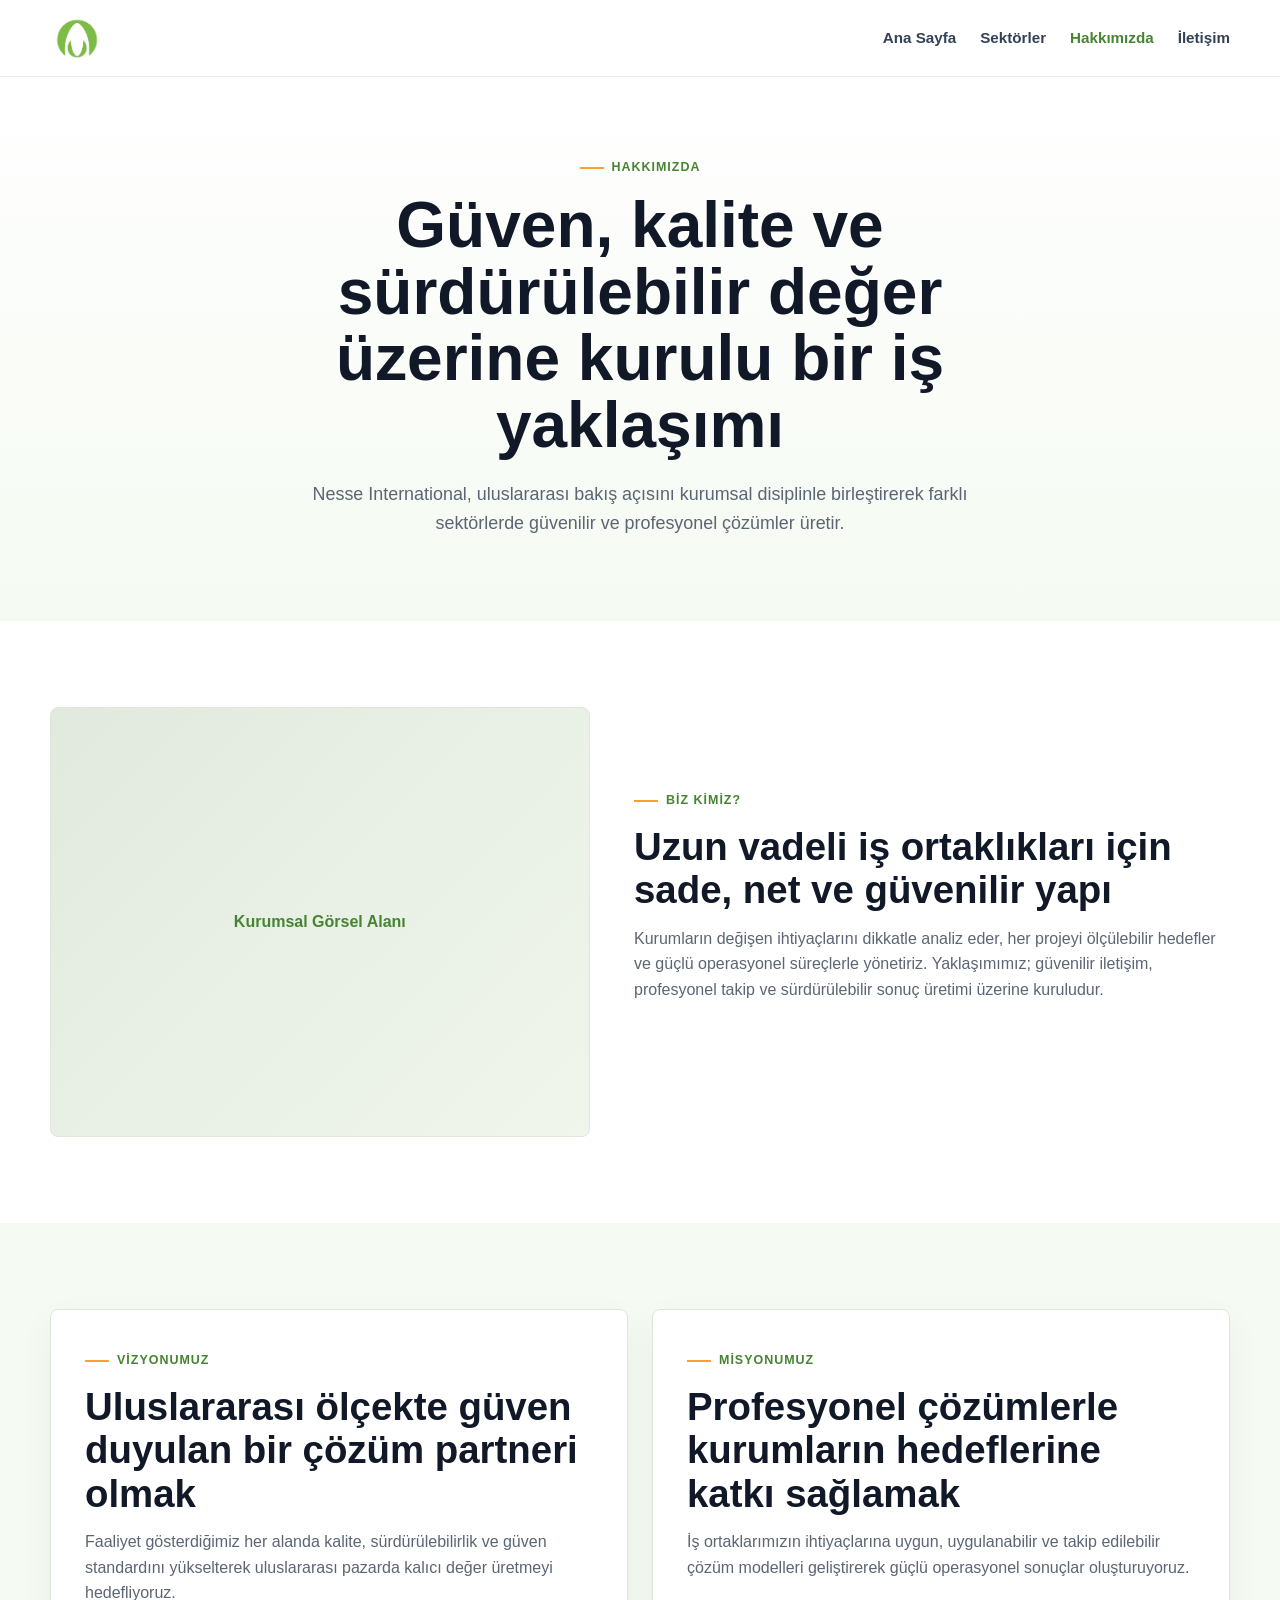
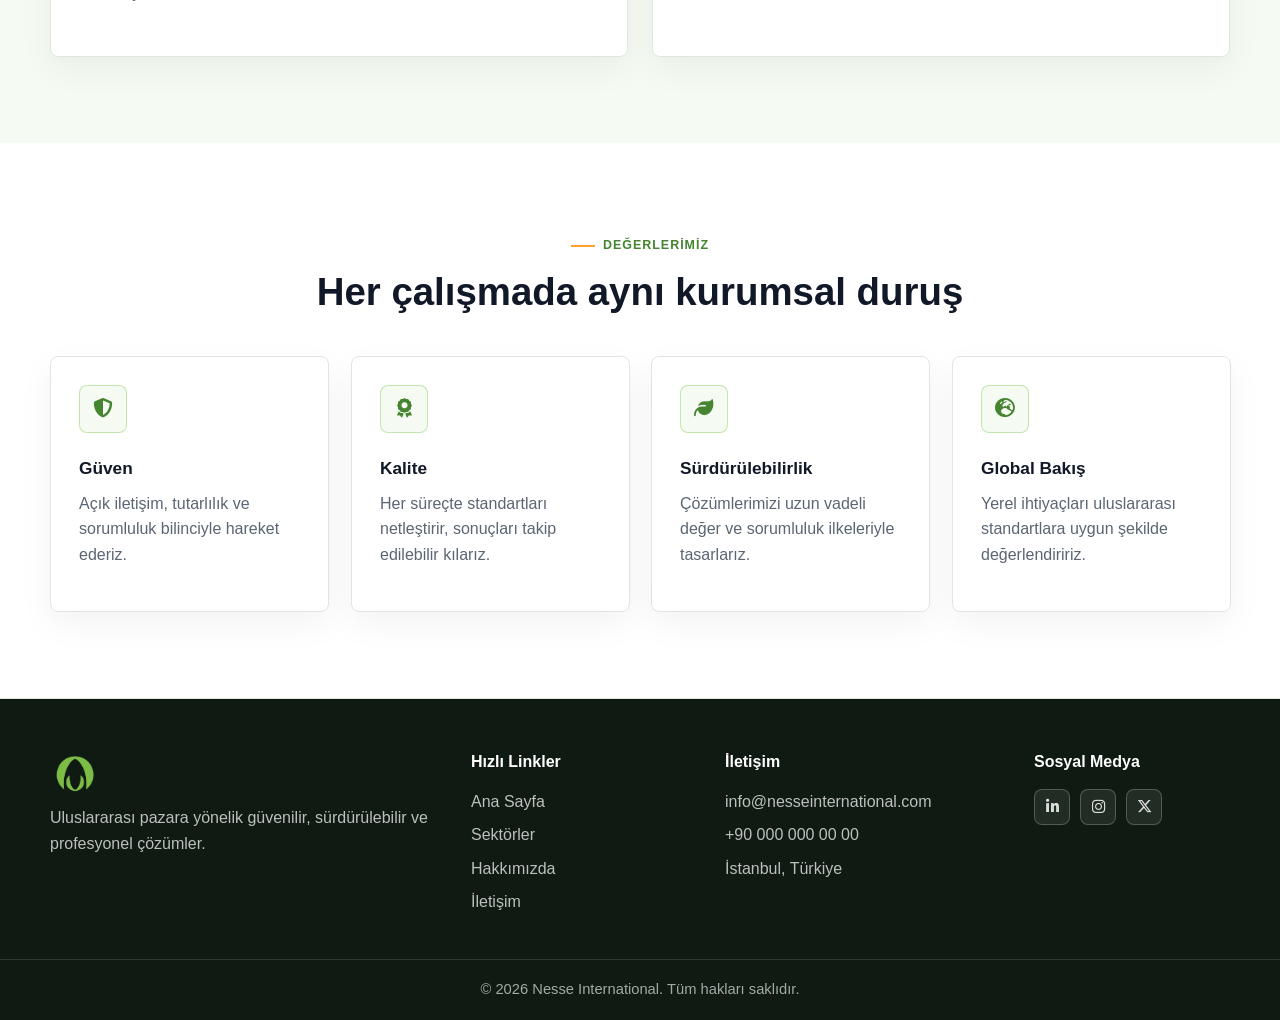
==== hakkimizda.html @ e35ef635 "Add initial Nesse International website Add complete static site for Nesse International: homepage, " ====
<!doctype html>
<html lang="tr">
  <head>
    <meta charset="utf-8" />
    <meta name="viewport" content="width=device-width, initial-scale=1" />
    <title>Nesse International | Hakkımızda</title>
    <meta name="description" content="Nesse International hakkimizda sayfasi." />
    <link rel="stylesheet" href="https://cdnjs.cloudflare.com/ajax/libs/font-awesome/6.5.2/css/all.min.css" />
    <link rel="stylesheet" href="styles.css" />
  </head>
  <body>
    <header class="site-header">
      <nav class="navbar" aria-label="Ana navigasyon">
        <a class="brand" href="index.html"><img class="brand-logo" src="assets/nesse_logo_yazisiz.png" alt="Nesse International" /></a>
        <button class="menu-toggle" type="button" aria-expanded="false" aria-controls="primary-menu">
          <span></span><span></span><span></span><span class="sr-only">Menüyü aç</span>
        </button>
        <div class="nav-links" id="primary-menu">
          <a href="index.html">Ana Sayfa</a>
          <a href="sektorler.html">Sektörler</a>
          <a class="active" href="hakkimizda.html">Hakkımızda</a>
          <a href="iletisim.html">İletişim</a>
        </div>
      </nav>
    </header>

    <main>
      <section class="page-hero">
        <div class="container narrow">
          <span class="eyebrow">Hakkımızda</span>
          <h1>Güven, kalite ve sürdürülebilir değer üzerine kurulu bir iş yaklaşımı</h1>
          <p>
            Nesse International, uluslararası bakış açısını kurumsal disiplinle birleştirerek farklı sektörlerde
            güvenilir ve profesyonel çözümler üretir.
          </p>
        </div>
      </section>

      <section class="section">
        <div class="container about-grid">
          <div class="visual-placeholder">
            <span>Kurumsal Görsel Alanı</span>
          </div>
          <div class="section-heading align-left">
            <span class="eyebrow">Biz Kimiz?</span>
            <h2>Uzun vadeli iş ortaklıkları için sade, net ve güvenilir yapı</h2>
            <p>
              Kurumların değişen ihtiyaçlarını dikkatle analiz eder, her projeyi ölçülebilir hedefler ve güçlü
              operasyonel süreçlerle yönetiriz. Yaklaşımımız; güvenilir iletişim, profesyonel takip ve sürdürülebilir
              sonuç üretimi üzerine kuruludur.
            </p>
          </div>
        </div>
      </section>

      <section class="section soft-section">
        <div class="container two-column">
          <article class="content-card">
            <span class="eyebrow">Vizyonumuz</span>
            <h2>Uluslararası ölçekte güven duyulan bir çözüm partneri olmak</h2>
            <p>
              Faaliyet gösterdiğimiz her alanda kalite, sürdürülebilirlik ve güven standardını yükselterek
              uluslararası pazarda kalıcı değer üretmeyi hedefliyoruz.
            </p>
          </article>
          <article class="content-card">
            <span class="eyebrow">Misyonumuz</span>
            <h2>Profesyonel çözümlerle kurumların hedeflerine katkı sağlamak</h2>
            <p>
              İş ortaklarımızın ihtiyaçlarına uygun, uygulanabilir ve takip edilebilir çözüm modelleri geliştirerek
              güçlü operasyonel sonuçlar oluşturuyoruz.
            </p>
          </article>
        </div>
      </section>

      <section class="section">
        <div class="container section-heading">
          <span class="eyebrow">Değerlerimiz</span>
          <h2>Her çalışmada aynı kurumsal duruş</h2>
        </div>
        <div class="container card-grid four">
          <article class="value-card">
            <span class="icon-box" aria-hidden="true"><i class="fa-solid fa-shield-halved"></i></span>
            <h3>Güven</h3>
            <p>Açık iletişim, tutarlılık ve sorumluluk bilinciyle hareket ederiz.</p>
          </article>
          <article class="value-card">
            <span class="icon-box" aria-hidden="true"><i class="fa-solid fa-award"></i></span>
            <h3>Kalite</h3>
            <p>Her süreçte standartları netleştirir, sonuçları takip edilebilir kılarız.</p>
          </article>
          <article class="value-card">
            <span class="icon-box" aria-hidden="true"><i class="fa-solid fa-leaf"></i></span>
            <h3>Sürdürülebilirlik</h3>
            <p>Çözümlerimizi uzun vadeli değer ve sorumluluk ilkeleriyle tasarlarız.</p>
          </article>
          <article class="value-card">
            <span class="icon-box" aria-hidden="true"><i class="fa-solid fa-earth-europe"></i></span>
            <h3>Global Bakış</h3>
            <p>Yerel ihtiyaçları uluslararası standartlara uygun şekilde değerlendiririz.</p>
          </article>
        </div>
      </section>
    </main>

    <footer class="site-footer">
      <div class="container footer-grid">
        <div>
          <a class="brand footer-brand" href="index.html"><img class="brand-logo" src="assets/nesse_logo_yazisiz.png" alt="Nesse International" /></a>
          <p>Uluslararası pazara yönelik güvenilir, sürdürülebilir ve profesyonel çözümler.</p>
        </div>
        <div>
          <h3>Hızlı Linkler</h3>
          <a href="index.html">Ana Sayfa</a><a href="sektorler.html">Sektörler</a><a href="hakkimizda.html">Hakkımızda</a><a href="iletisim.html">İletişim</a>
        </div>
        <div>
          <h3>İletişim</h3>
          <p>info@nesseinternational.com</p><p>+90 000 000 00 00</p><p>İstanbul, Türkiye</p>
        </div>
        <div>
          <h3>Sosyal Medya</h3>
          <div class="social-row" aria-label="Sosyal medya ikonları"><span><i class="fa-brands fa-linkedin-in" aria-hidden="true"></i></span><span><i class="fa-brands fa-instagram" aria-hidden="true"></i></span><span><i class="fa-brands fa-x-twitter" aria-hidden="true"></i></span></div>
        </div>
      </div>
      <div class="footer-bottom">© 2026 Nesse International. Tüm hakları saklıdır.</div>
    </footer>

    <script src="script.js"></script>
  </body>
</html>
---- styles.css ----
:root {
  --green: #468432;
  --green-dark: #356926;
  --green-soft: #9ad872;
  --yellow: #ffef91;
  --orange: #ffa02e;
  --ink: #111827;
  --muted: #5b6573;
  --line: #dfe7dc;
  --surface: #ffffff;
  --surface-soft: #f5faf2;
  --surface-gray: #f7f8f6;
  --shadow: 0 18px 42px rgba(17, 24, 39, 0.08);
  --radius: 8px;
  --container: 1180px;
}

* {
  box-sizing: border-box;
}

body {
  margin: 0;
  color: var(--ink);
  background: var(--surface);
  font-family: Inter, Manrope, "Segoe UI", Arial, sans-serif;
  line-height: 1.6;
}

html {
  scroll-behavior: smooth;
  scrollbar-color: var(--green) #eef8e9;
  scrollbar-width: thin;
}

::-webkit-scrollbar {
  width: 12px;
}

::-webkit-scrollbar-track {
  background: #eef8e9;
}

::-webkit-scrollbar-thumb {
  border: 3px solid #eef8e9;
  border-radius: 999px;
  background: var(--green);
}

::-webkit-scrollbar-thumb:hover {
  background: var(--green-dark);
}

img {
  display: block;
  max-width: 100%;
}

a {
  color: inherit;
  text-decoration: none;
}

p,
h1,
h2,
h3 {
  margin-top: 0;
}

p {
  color: var(--muted);
}

.container {
  width: min(100% - 40px, var(--container));
  margin-inline: auto;
}

.narrow {
  max-width: 840px;
  text-align: center;
}

.site-header {
  position: sticky;
  top: 0;
  z-index: 50;
  background: rgba(255, 255, 255, 0.92);
  border-bottom: 1px solid rgba(223, 231, 220, 0.8);
  backdrop-filter: blur(14px);
}

.navbar {
  width: min(100% - 40px, var(--container));
  min-height: 76px;
  margin-inline: auto;
  display: flex;
  align-items: center;
  justify-content: space-between;
  gap: 24px;
}

.brand {
  display: inline-flex;
  align-items: center;
  gap: 12px;
  font-weight: 800;
  color: var(--ink);
  letter-spacing: 0;
}

.brand-logo {
  display: block;
  width: auto;
  height: 52px;
  object-fit: contain;
}

.brand-mark {
  display: grid;
  width: 40px;
  height: 40px;
  place-items: center;
  border-radius: var(--radius);
  color: #ffffff;
  background: linear-gradient(135deg, var(--green), var(--green-soft));
  font-weight: 900;
}

.nav-links {
  display: flex;
  align-items: center;
  gap: 24px;
  font-size: 0.95rem;
  font-weight: 650;
}

.nav-links a:not(.btn) {
  color: #334155;
}

.nav-links a:not(.btn):hover,
.nav-links a.active {
  color: var(--green);
}

.btn {
  display: inline-flex;
  min-height: 46px;
  align-items: center;
  justify-content: center;
  border: 1px solid var(--green);
  border-radius: var(--radius);
  padding: 0 20px;
  background: var(--green);
  color: #ffffff;
  font-weight: 750;
  line-height: 1.15;
  box-shadow: 0 10px 24px rgba(70, 132, 50, 0.18);
  transition: background 180ms ease, border-color 180ms ease, transform 180ms ease;
}

.btn:hover {
  border-color: var(--green-dark);
  background: var(--green-dark);
  transform: translateY(-1px);
}

.btn-small {
  min-height: 40px;
  padding-inline: 16px;
}

.btn-outline {
  color: var(--green);
  background: #ffffff;
  box-shadow: none;
}

.btn-outline:hover {
  color: #ffffff;
}

.btn-light {
  border-color: #ffffff;
  color: var(--green);
  background: #ffffff;
  box-shadow: none;
}

.btn-light:hover {
  border-color: var(--yellow);
  background: var(--yellow);
  color: var(--ink);
}

.menu-toggle {
  display: none;
  width: 44px;
  height: 44px;
  border: 1px solid var(--line);
  border-radius: var(--radius);
  background: #ffffff;
  cursor: pointer;
}

.menu-toggle span:not(.sr-only) {
  display: block;
  width: 18px;
  height: 2px;
  margin: 4px auto;
  background: var(--ink);
}

.sr-only {
  position: absolute;
  width: 1px;
  height: 1px;
  padding: 0;
  overflow: hidden;
  clip: rect(0, 0, 0, 0);
  white-space: nowrap;
  border: 0;
}

.hero {
  padding: 82px 0 72px;
  background: linear-gradient(180deg, #ffffff 0%, var(--surface-soft) 100%);
}

.hero-grid {
  display: grid;
  grid-template-columns: minmax(0, 1fr) minmax(360px, 0.92fr);
  align-items: center;
  gap: 58px;
}

.hero-copy h1,
.page-hero h1 {
  max-width: 760px;
  margin-bottom: 22px;
  color: var(--ink);
  font-size: clamp(2.5rem, 5vw, 4.9rem);
  line-height: 1.04;
  letter-spacing: 0;
}

.hero-copy p,
.page-hero p {
  max-width: 680px;
  font-size: 1.12rem;
}

.hero-actions {
  display: flex;
  flex-wrap: wrap;
  gap: 14px;
  margin-top: 32px;
}

.hero-visual {
  overflow: hidden;
  border: 1px solid rgba(70, 132, 50, 0.18);
  border-radius: var(--radius);
  background: #ffffff;
  box-shadow: var(--shadow);
}

.hero-visual img {
  width: 100%;
  aspect-ratio: 1.12 / 1;
  object-fit: cover;
}

.eyebrow {
  display: inline-flex;
  align-items: center;
  gap: 8px;
  margin-bottom: 14px;
  color: var(--green);
  font-size: 0.78rem;
  font-weight: 850;
  letter-spacing: 0.08em;
  text-transform: uppercase;
}

.eyebrow::before {
  content: "";
  width: 24px;
  height: 2px;
  background: var(--orange);
}

.section {
  padding: 86px 0;
}

.no-top {
  padding-top: 0;
}

.soft-section {
  background: var(--surface-soft);
}

.section-heading {
  max-width: 760px;
  margin-bottom: 42px;
  text-align: center;
}

.section-heading h2,
.content-card h2,
.contact-info h2,
.sector-content h2 {
  margin-bottom: 14px;
  color: var(--ink);
  font-size: clamp(1.8rem, 3vw, 2.8rem);
  line-height: 1.13;
  letter-spacing: 0;
}

.align-left {
  margin-inline: 0;
  text-align: left;
}

.card-grid {
  display: grid;
  gap: 22px;
}

.card-grid.four {
  grid-template-columns: repeat(4, minmax(0, 1fr));
}

.card-grid.five {
  grid-template-columns: repeat(5, minmax(0, 1fr));
}

.service-card,
.value-card,
.content-card,
.contact-form,
.contact-info {
  border: 1px solid var(--line);
  border-radius: var(--radius);
  background: #ffffff;
  box-shadow: 0 12px 34px rgba(17, 24, 39, 0.05);
}

.service-card,
.value-card {
  padding: 28px;
}

.service-card img {
  width: 100%;
  aspect-ratio: 1.35 / 1;
  margin-bottom: 22px;
  border-radius: var(--radius);
  object-fit: cover;
  border: 1px solid rgba(70, 132, 50, 0.13);
}

.service-card h3,
.value-card h3,
.feature-item h3 {
  margin-bottom: 8px;
  color: var(--ink);
  font-size: 1.08rem;
}

.text-link {
  display: inline-flex;
  margin-top: 10px;
  color: var(--green);
  font-weight: 800;
}

.text-link::after {
  content: "→";
  margin-left: 8px;
  color: var(--orange);
}

.icon-box {
  position: relative;
  display: inline-grid;
  width: 48px;
  height: 48px;
  place-items: center;
  margin-bottom: 22px;
  border: 1px solid rgba(154, 216, 114, 0.55);
  border-radius: var(--radius);
  background: var(--surface-soft);
}

.icon-box.large {
  width: 86px;
  height: 86px;
  margin: 0;
}

.icon-box i,
.check-icon i,
.mini-icon i {
  color: var(--green);
  font-size: 1.22rem;
  line-height: 1;
}

.split {
  display: grid;
  grid-template-columns: 0.88fr 1.12fr;
  gap: 56px;
  align-items: start;
}

.feature-list {
  display: grid;
  gap: 16px;
}

.feature-item {
  display: grid;
  grid-template-columns: 42px 1fr;
  gap: 16px;
  padding: 22px;
  border: 1px solid rgba(70, 132, 50, 0.18);
  border-radius: var(--radius);
  background: #ffffff;
}

.check-icon {
  position: relative;
  display: grid;
  width: 42px;
  height: 42px;
  place-items: center;
  border-radius: var(--radius);
  background: #eef8e9;
}

.page-hero {
  padding: 74px 0 66px;
  background: linear-gradient(180deg, #ffffff 0%, var(--surface-soft) 100%);
}

.page-hero h1,
.page-hero p {
  margin-inline: auto;
}

.sector-stack {
  display: grid;
  gap: 24px;
}

.sector-panel {
  display: grid;
  grid-template-columns: 220px 1fr;
  gap: 34px;
  align-items: center;
  padding: 34px;
  border: 1px solid var(--line);
  border-radius: var(--radius);
  background: #ffffff;
  box-shadow: 0 12px 34px rgba(17, 24, 39, 0.05);
}

.sector-media {
  display: grid;
  min-height: 220px;
  place-items: center;
  overflow: hidden;
  border-radius: var(--radius);
  background: var(--surface-soft);
}

.sector-media img {
  width: 100%;
  height: 100%;
  min-height: 220px;
  object-fit: cover;
}

.accent-green .sector-media {
  background: #eef8e9;
}

.accent-lime .sector-media {
  background: #f3fbef;
}

.accent-yellow .sector-media {
  background: #fffbea;
}

.accent-orange .sector-media {
  background: #fff4e5;
}

.accent-gray .sector-media {
  background: #f4f6f4;
}

.pill {
  display: inline-flex;
  margin-bottom: 12px;
  border-radius: 999px;
  padding: 5px 12px;
  background: #fff4e5;
  color: #885316;
  font-size: 0.78rem;
  font-weight: 800;
}

.clean-list {
  display: grid;
  gap: 9px;
  margin: 20px 0 24px;
  padding: 0;
  list-style: none;
  color: #344054;
}

.clean-list li {
  position: relative;
  padding-left: 24px;
}

.clean-list li::before {
  content: "";
  position: absolute;
  left: 0;
  top: 0.72em;
  width: 8px;
  height: 8px;
  border-radius: 50%;
  background: var(--green);
}

.about-grid,
.contact-grid {
  display: grid;
  grid-template-columns: minmax(0, 0.95fr) minmax(0, 1.05fr);
  gap: 44px;
  align-items: center;
}

.visual-placeholder,
.map-placeholder {
  display: grid;
  place-items: center;
  border: 1px solid var(--line);
  border-radius: var(--radius);
  background:
    linear-gradient(135deg, rgba(70, 132, 50, 0.12), rgba(154, 216, 114, 0.08)),
    var(--surface-gray);
  color: var(--green);
  font-weight: 800;
}

.visual-placeholder {
  min-height: 430px;
}

.map-placeholder {
  min-height: 320px;
}

.two-column {
  display: grid;
  grid-template-columns: repeat(2, minmax(0, 1fr));
  gap: 24px;
}

.content-card {
  padding: 34px;
}

.contact-grid {
  align-items: start;
}

.contact-form {
  display: grid;
  gap: 18px;
  padding: 34px;
}

.field-row {
  display: grid;
  grid-template-columns: repeat(2, minmax(0, 1fr));
  gap: 18px;
}

.field-group {
  display: grid;
  gap: 8px;
}

label {
  color: #253044;
  font-size: 0.92rem;
  font-weight: 750;
}

input,
textarea {
  width: 100%;
  border: 1px solid #d7dfd3;
  border-radius: var(--radius);
  padding: 13px 14px;
  color: var(--ink);
  background: #ffffff;
  font: inherit;
}

input:focus,
textarea:focus {
  border-color: var(--green);
  outline: 3px solid rgba(154, 216, 114, 0.3);
}

textarea {
  resize: vertical;
}

.contact-info {
  padding: 34px;
}

.info-item {
  display: grid;
  grid-template-columns: 38px 1fr;
  gap: 14px;
  padding: 18px 0;
  border-top: 1px solid var(--line);
}

.mini-icon {
  display: grid;
  width: 38px;
  height: 38px;
  place-items: center;
  border-radius: var(--radius);
  background: #eef8e9;
}

.mini-icon i {
  font-size: 1rem;
}

.site-footer {
  border-top: 1px solid var(--line);
  background: #0f1b12;
  color: #ffffff;
}

.footer-grid {
  display: grid;
  grid-template-columns: 1.4fr 0.8fr 1fr 0.7fr;
  gap: 30px;
  padding: 50px 0 36px;
}

.footer-grid p,
.footer-grid a {
  display: block;
  margin: 0 0 8px;
  color: rgba(255, 255, 255, 0.72);
}

.footer-grid h3 {
  margin-bottom: 14px;
  font-size: 1rem;
  color: #ffffff;
}

.footer-brand {
  display: inline-flex;
  margin-bottom: 16px;
  color: #ffffff;
}

.footer-brand .brand-logo {
  height: 48px;
}

.social-row {
  display: flex;
  gap: 10px;
}

.social-row span {
  display: grid;
  width: 36px;
  height: 36px;
  place-items: center;
  border: 1px solid rgba(255, 255, 255, 0.22);
  border-radius: var(--radius);
  background: rgba(255, 255, 255, 0.08);
}

.social-row i {
  color: rgba(255, 255, 255, 0.84);
  font-size: 0.95rem;
}

.reveal {
  opacity: 0;
  transform: translate3d(0, 22px, 0);
  transition:
    opacity var(--reveal-duration, 560ms) ease,
    transform var(--reveal-duration, 560ms) cubic-bezier(0.16, 1, 0.3, 1);
  transition-delay: var(--reveal-delay, 0ms);
  will-change: opacity, transform;
}

.reveal.is-visible {
  opacity: 1;
  transform: translate3d(0, 0, 0);
}

.footer-bottom {
  border-top: 1px solid rgba(255, 255, 255, 0.12);
  padding: 18px 20px;
  color: rgba(255, 255, 255, 0.62);
  text-align: center;
  font-size: 0.92rem;
}

@media (max-width: 980px) {
  .hero-grid,
  .split,
  .about-grid,
  .contact-grid,
  .two-column {
    grid-template-columns: 1fr;
  }

  .card-grid.four,
  .card-grid.five {
    grid-template-columns: repeat(2, minmax(0, 1fr));
  }

  .sector-panel {
    grid-template-columns: 1fr;
  }

  .sector-media {
    min-height: 180px;
  }

  .footer-grid {
    grid-template-columns: repeat(2, minmax(0, 1fr));
  }
}

@media (max-width: 760px) {
  .container,
  .navbar {
    width: min(100% - 28px, var(--container));
  }

  .navbar {
    min-height: 68px;
  }

  .menu-toggle {
    display: block;
  }

  .nav-links {
    position: absolute;
    inset: 68px 14px auto;
    display: none;
    flex-direction: column;
    align-items: stretch;
    gap: 0;
    padding: 12px;
    border: 1px solid var(--line);
    border-radius: var(--radius);
    background: #ffffff;
    box-shadow: var(--shadow);
  }

  .nav-links.open {
    display: flex;
  }

  .nav-links a {
    padding: 12px;
  }

  .nav-links .btn {
    margin-top: 8px;
  }

  .hero,
  .section,
  .page-hero {
    padding: 58px 0;
  }

  .hero-copy h1,
  .page-hero h1 {
    font-size: 2.55rem;
  }

  .hero-visual img {
    aspect-ratio: 1 / 0.82;
  }

  .card-grid.four,
  .card-grid.five,
  .field-row,
  .footer-grid {
    grid-template-columns: 1fr;
  }

}

@media (max-width: 460px) {
  .hero-actions {
    flex-direction: column;
  }

  .btn {
    width: 100%;
  }

  .service-card,
  .value-card,
  .content-card,
  .contact-form,
  .contact-info,
  .sector-panel {
    padding: 22px;
  }
}

@media (prefers-reduced-motion: reduce) {
  html {
    scroll-behavior: auto;
  }

  .reveal {
    opacity: 1;
    transform: none;
    transition: none;
  }
}
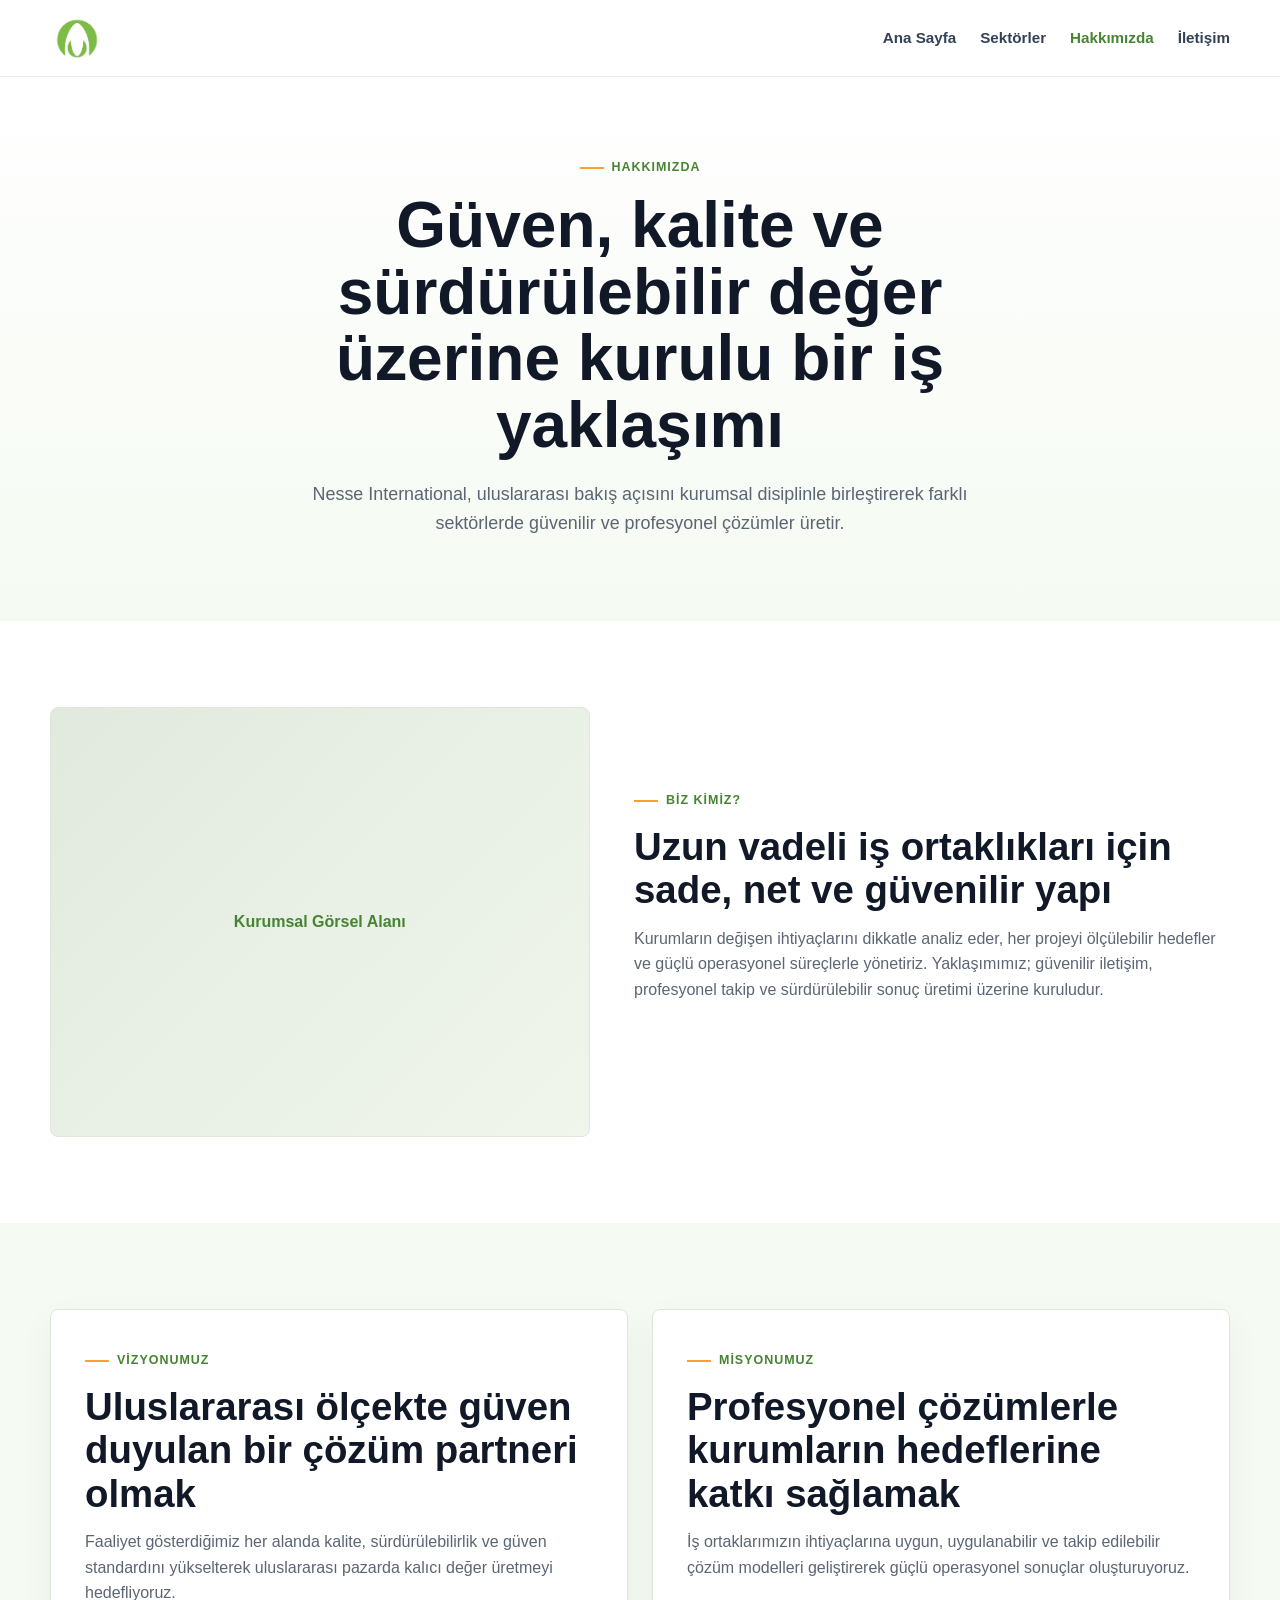
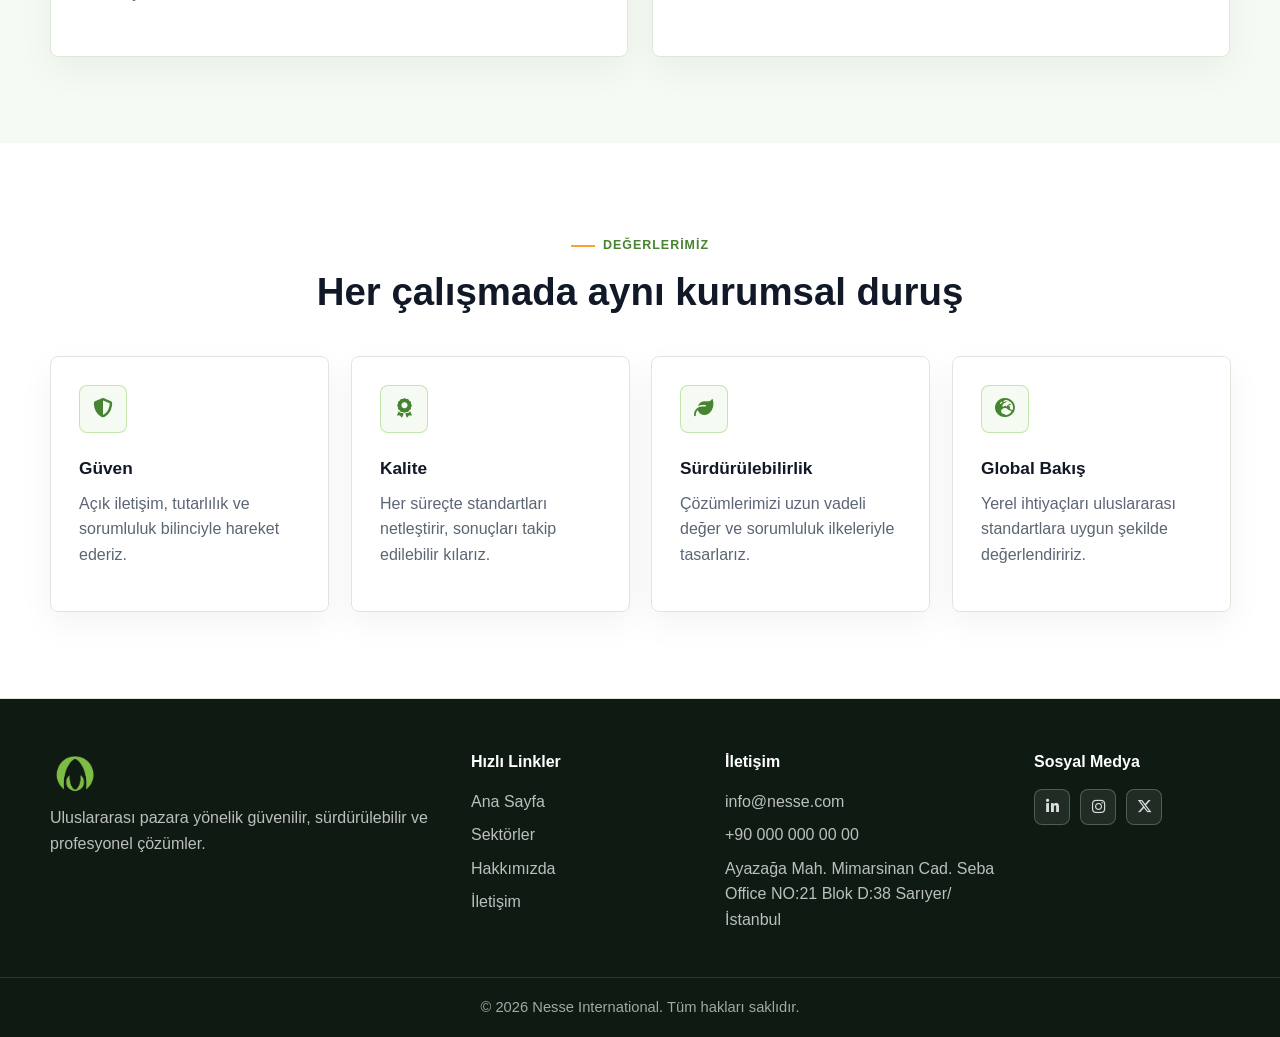
==== commit 85a79ca1: "Update contact email and office address Replace legacy contact details across site pages: change con" ====
--- a/hakkimizda.html
+++ b/hakkimizda.html
@@ -116,7 +116,7 @@
         </div>
         <div>
           <h3>İletişim</h3>
-          <p>info@nesseinternational.com</p><p>+90 000 000 00 00</p><p>İstanbul, Türkiye</p>
+          <p>info@nesse.com</p><p>+90 000 000 00 00</p><p>Ayazağa Mah. Mimarsinan Cad. Seba Office NO:21 Blok D:38 Sarıyer/İstanbul</p>
         </div>
         <div>
           <h3>Sosyal Medya</h3>
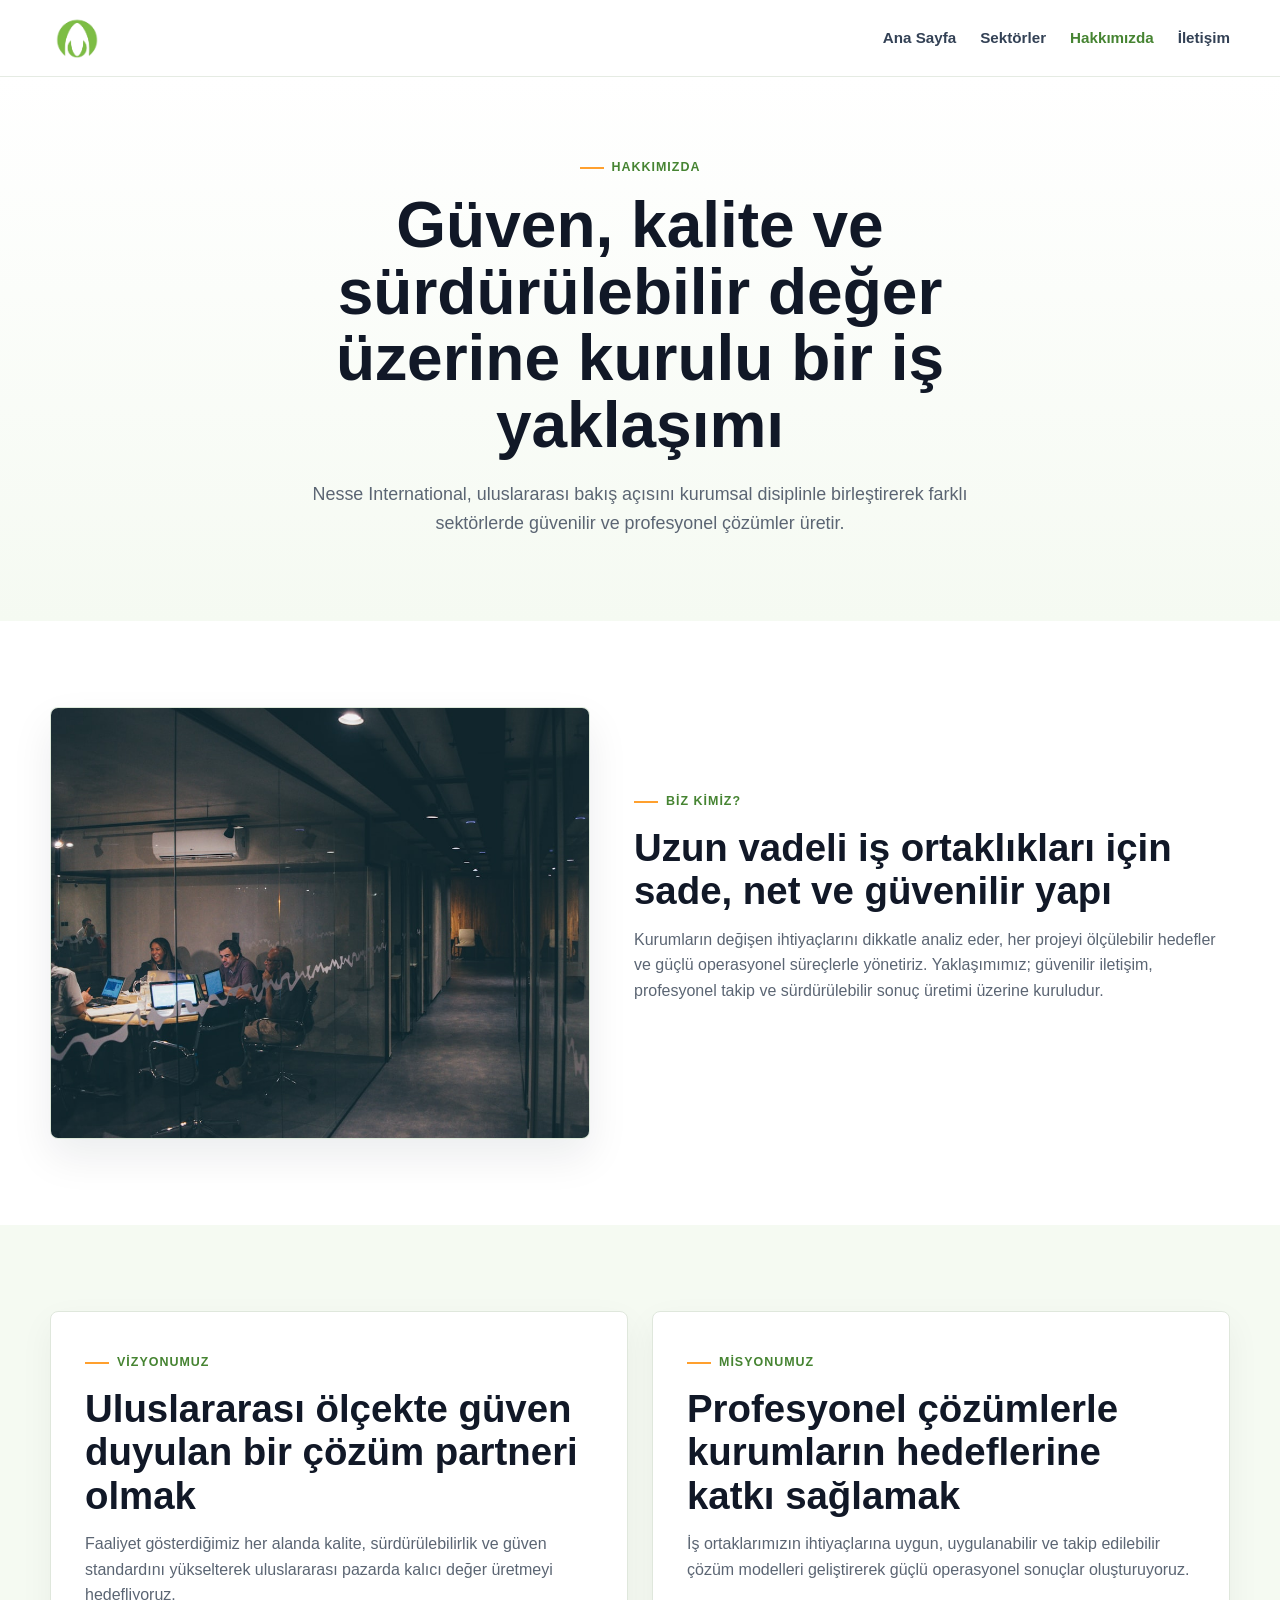
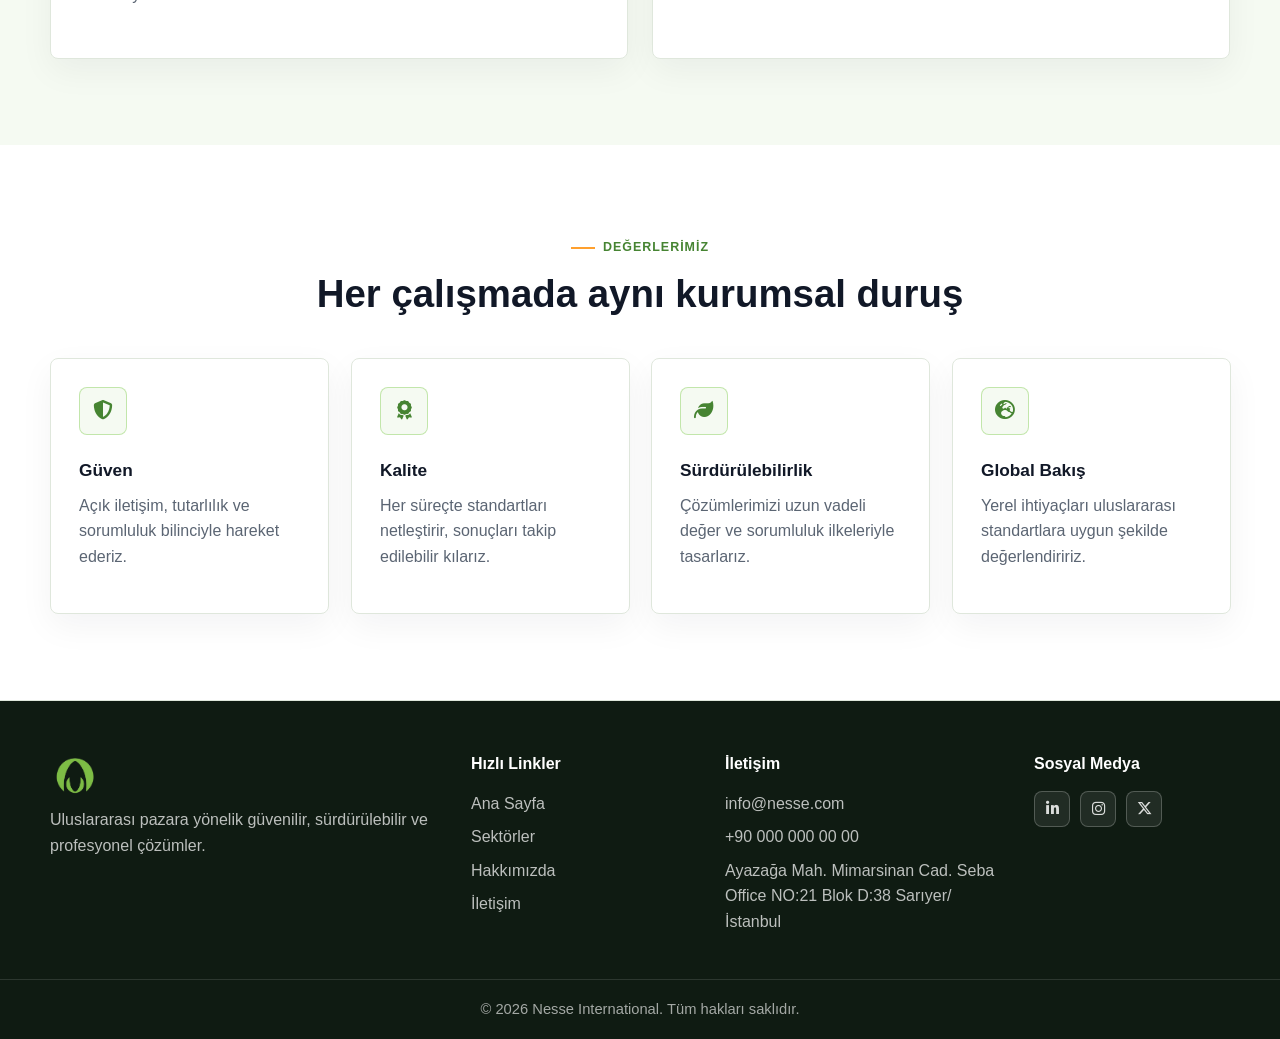
==== commit a74f5e49: "Add sector detail pages and content/UI updates Add dedicated sector detail pages (sektor-gida, sekto" ====
--- a/hakkimizda.html
+++ b/hakkimizda.html
@@ -4,7 +4,7 @@
     <meta charset="utf-8" />
     <meta name="viewport" content="width=device-width, initial-scale=1" />
     <title>Nesse International | Hakkımızda</title>
-    <meta name="description" content="Nesse International hakkimizda sayfasi." />
+    <meta name="description" content="Nesse International kurumsal profil ve çalışma yaklaşımı." />
     <link rel="stylesheet" href="https://cdnjs.cloudflare.com/ajax/libs/font-awesome/6.5.2/css/all.min.css" />
     <link rel="stylesheet" href="styles.css" />
   </head>
@@ -38,9 +38,9 @@
 
       <section class="section">
         <div class="container about-grid">
-          <div class="visual-placeholder">
-            <span>Kurumsal Görsel Alanı</span>
-          </div>
+          <figure class="about-media">
+            <img src="assets/about-corporate.jpg" alt="Kurumsal toplantıda iş birliği yapan profesyonel ekip" />
+          </figure>
           <div class="section-heading align-left">
             <span class="eyebrow">Biz Kimiz?</span>
             <h2>Uzun vadeli iş ortaklıkları için sade, net ve güvenilir yapı</h2>
--- a/styles.css
+++ b/styles.css
@@ -366,7 +366,8 @@
 
 .service-card h3,
 .value-card h3,
-.feature-item h3 {
+.feature-item h3,
+.detail-list h3 {
   margin-bottom: 8px;
   color: var(--ink);
   font-size: 1.08rem;
@@ -542,6 +543,70 @@
   background: var(--green);
 }
 
+.sector-detail-hero {
+  padding: 74px 0;
+  background: linear-gradient(180deg, #ffffff 0%, var(--surface-soft) 100%);
+}
+
+.sector-detail-grid {
+  display: grid;
+  grid-template-columns: minmax(0, 0.95fr) minmax(360px, 0.9fr);
+  gap: 54px;
+  align-items: center;
+}
+
+.sector-detail-grid h1 {
+  max-width: 780px;
+  margin-bottom: 22px;
+  color: var(--ink);
+  font-size: clamp(2.35rem, 4.4vw, 4.4rem);
+  line-height: 1.06;
+  letter-spacing: 0;
+}
+
+.sector-detail-grid p {
+  max-width: 680px;
+  font-size: 1.08rem;
+}
+
+.detail-media,
+.about-media {
+  overflow: hidden;
+  margin: 0;
+  border: 1px solid rgba(70, 132, 50, 0.18);
+  border-radius: var(--radius);
+  background: #ffffff;
+  box-shadow: var(--shadow);
+}
+
+.detail-media img,
+.about-media img {
+  width: 100%;
+  height: 100%;
+  min-height: 430px;
+  object-fit: cover;
+}
+
+.detail-layout {
+  display: grid;
+  grid-template-columns: minmax(0, 0.88fr) minmax(0, 1.12fr);
+  gap: 42px;
+  align-items: start;
+}
+
+.detail-list {
+  display: grid;
+  gap: 16px;
+}
+
+.detail-list article {
+  padding: 24px;
+  border: 1px solid rgba(70, 132, 50, 0.18);
+  border-radius: var(--radius);
+  background: #ffffff;
+  box-shadow: 0 12px 34px rgba(17, 24, 39, 0.05);
+}
+
 .about-grid,
 .contact-grid {
   display: grid;
@@ -550,25 +615,64 @@
   align-items: center;
 }
 
-.visual-placeholder,
-.map-placeholder {
-  display: grid;
-  place-items: center;
-  border: 1px solid var(--line);
-  border-radius: var(--radius);
-  background:
-    linear-gradient(135deg, rgba(70, 132, 50, 0.12), rgba(154, 216, 114, 0.08)),
-    var(--surface-gray);
-  color: var(--green);
-  font-weight: 800;
-}
-
-.visual-placeholder {
-  min-height: 430px;
-}
-
-.map-placeholder {
-  min-height: 320px;
+.map-section {
+  background: linear-gradient(180deg, #ffffff 0%, var(--surface-soft) 100%);
+}
+
+.map-shell {
+  display: grid;
+  grid-template-columns: minmax(280px, 0.46fr) minmax(0, 1fr);
+  gap: 28px;
+  align-items: stretch;
+  padding: 28px;
+  border: 1px solid rgba(70, 132, 50, 0.18);
+  border-radius: var(--radius);
+  background: #ffffff;
+  box-shadow: 0 18px 45px rgba(70, 132, 50, 0.08);
+}
+
+.map-copy {
+  display: flex;
+  flex-direction: column;
+  justify-content: center;
+  padding: 8px;
+}
+
+.map-copy h2 {
+  margin-bottom: 14px;
+  color: var(--ink);
+  font-size: clamp(1.8rem, 3vw, 2.7rem);
+  line-height: 1.13;
+}
+
+.map-address {
+  display: grid;
+  grid-template-columns: 38px 1fr;
+  gap: 14px;
+  margin-top: 22px;
+  padding-top: 20px;
+  border-top: 1px solid var(--line);
+}
+
+.map-address p {
+  margin: 0;
+  color: #344054;
+  font-weight: 650;
+}
+
+.map-area {
+  overflow: hidden;
+  min-height: 420px;
+  border: 1px solid rgba(70, 132, 50, 0.22);
+  border-radius: var(--radius);
+  background: var(--surface-gray);
+}
+
+.map-area iframe {
+  width: 100%;
+  height: 100%;
+  min-height: 420px;
+  display: block;
 }
 
 .two-column {
@@ -734,11 +838,15 @@
 }
 
 @media (max-width: 980px) {
+
   .hero-grid,
   .split,
+  .sector-detail-grid,
+  .detail-layout,
   .about-grid,
   .contact-grid,
-  .two-column {
+  .two-column,
+  .map-shell {
     grid-template-columns: 1fr;
   }
 
@@ -761,6 +869,7 @@
 }
 
 @media (max-width: 760px) {
+
   .container,
   .navbar {
     width: min(100% - 28px, var(--container));
@@ -802,12 +911,14 @@
 
   .hero,
   .section,
-  .page-hero {
+  .page-hero,
+  .sector-detail-hero {
     padding: 58px 0;
   }
 
   .hero-copy h1,
-  .page-hero h1 {
+  .page-hero h1,
+  .sector-detail-grid h1 {
     font-size: 2.55rem;
   }
 
@@ -838,8 +949,17 @@
   .content-card,
   .contact-form,
   .contact-info,
-  .sector-panel {
+  .sector-panel,
+  .detail-list article,
+  .map-shell {
     padding: 22px;
+  }
+
+  .detail-media img,
+  .about-media img,
+  .map-area,
+  .map-area iframe {
+    min-height: 320px;
   }
 }
 
